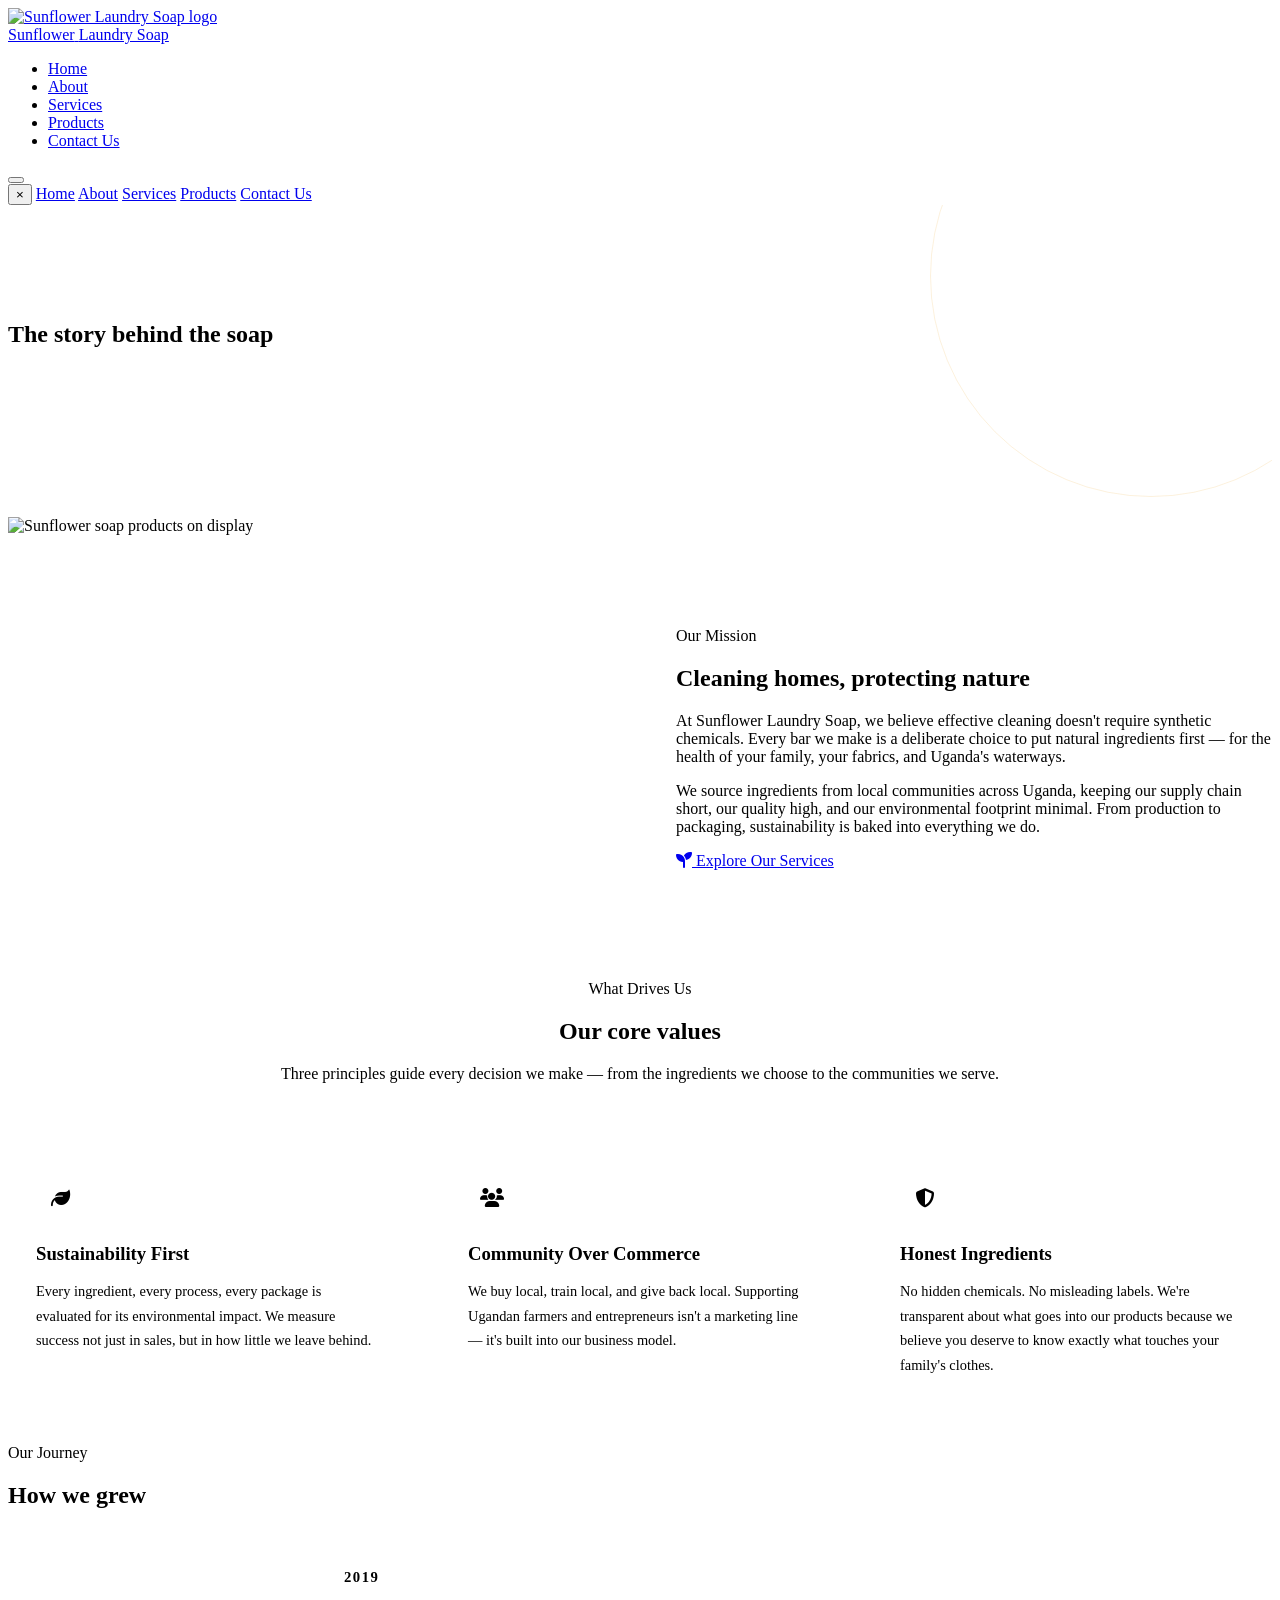
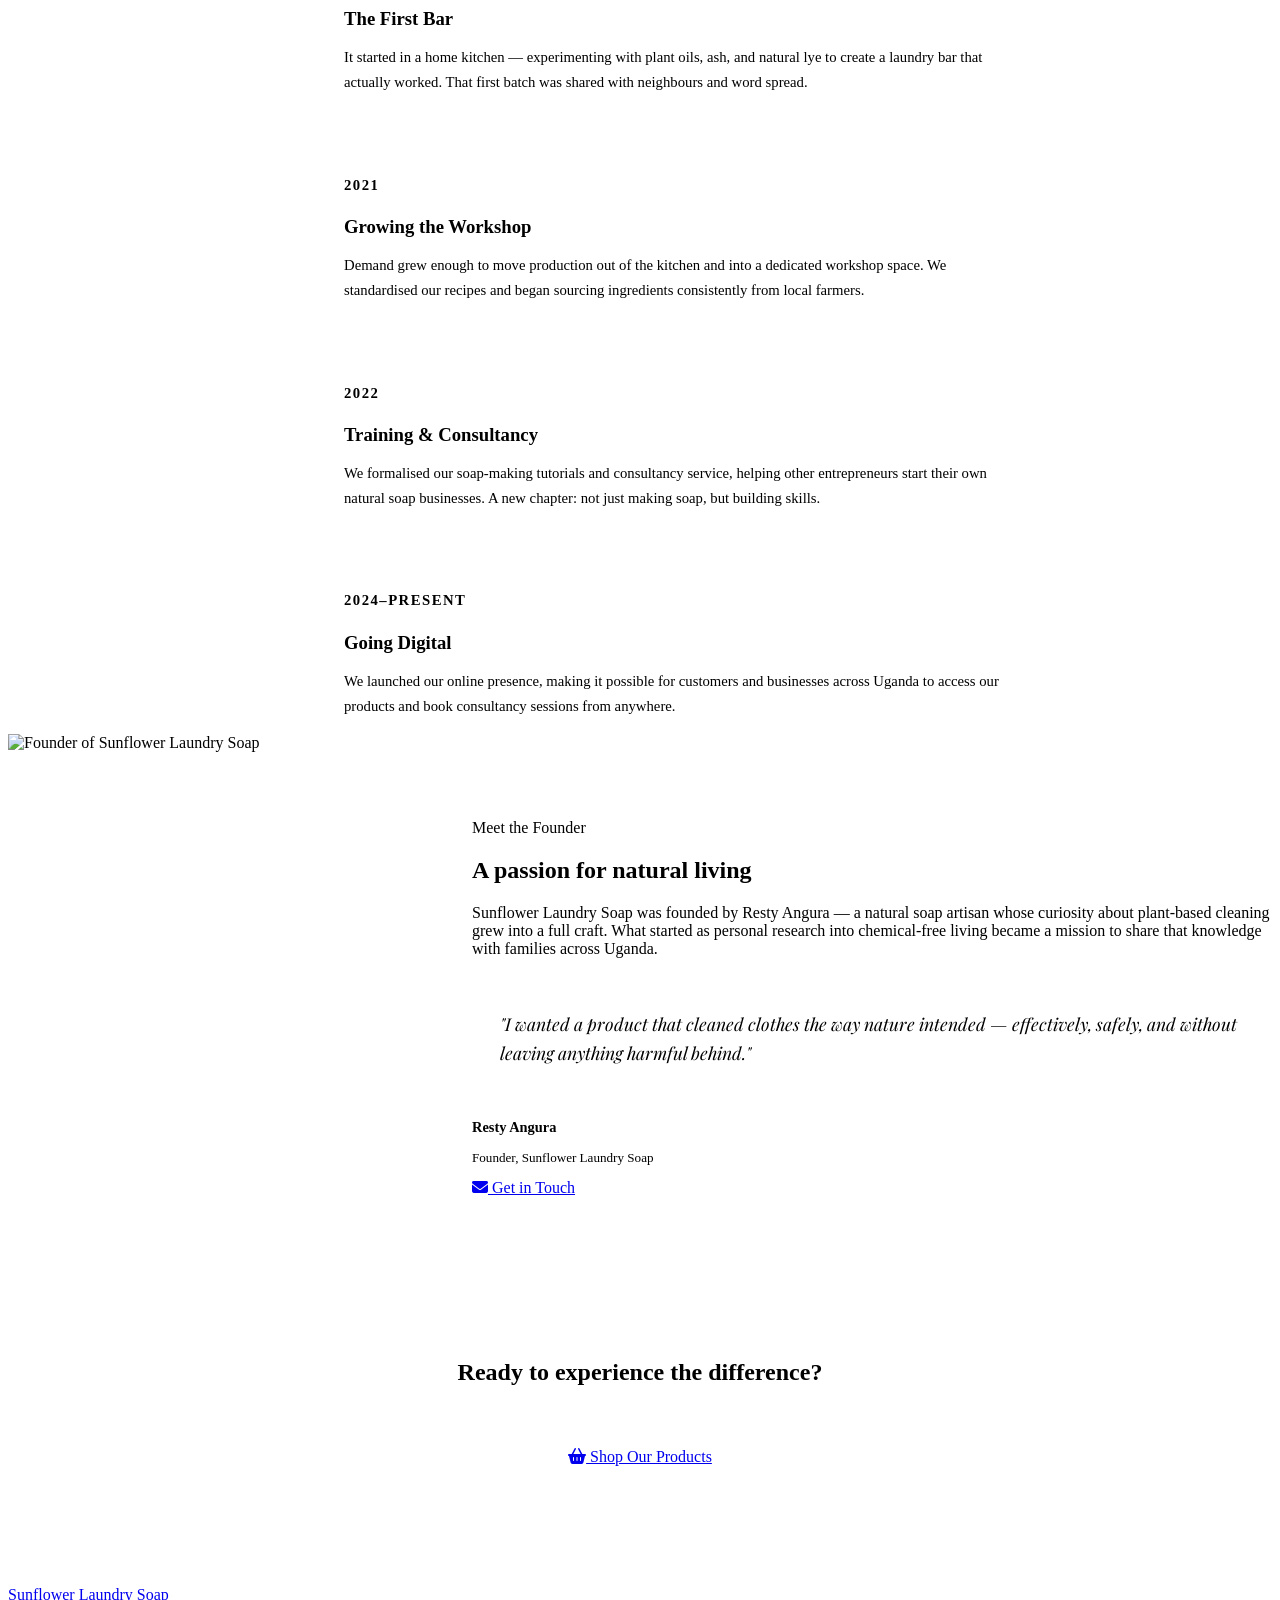
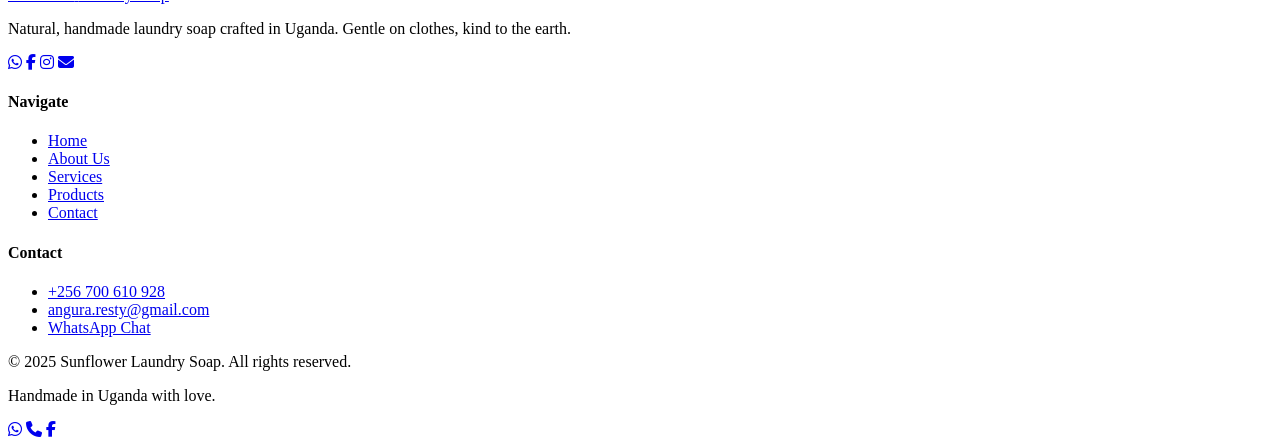
==== Assets/Pages/about.html @ 20fcb142 "Start" ====
<!DOCTYPE html>
<html lang="en">
<head>
  <!-- Google Tag Manager -->
  <script>(function(w,d,s,l,i){w[l]=w[l]||[];w[l].push({'gtm.start':new Date().getTime(),event:'gtm.js'});var f=d.getElementsByTagName(s)[0],j=d.createElement(s),dl=l!='dataLayer'?'&l='+l:'';j.async=true;j.src='https://www.googletagmanager.com/gtm.js?id='+i+dl;f.parentNode.insertBefore(j,f);})(window,document,'script','dataLayer','GTM-NH9BJQGL');</script>
  <script async src="https://www.googletagmanager.com/gtag/js?id=G-K2485YDYNR"></script>
  <script>window.dataLayer=window.dataLayer||[];function gtag(){dataLayer.push(arguments);}gtag('js',new Date());gtag('config','G-K2485YDYNR');</script>

  <meta charset="UTF-8">
  <meta name="viewport" content="width=device-width, initial-scale=1.0">
  <title>About Us — Sunflower Laundry Soap</title>
  <meta name="description" content="Discover the story behind Sunflower Laundry Soap — natural, handcrafted, and made with love in Uganda.">

  <link rel="preconnect" href="https://fonts.googleapis.com">
  <link rel="preconnect" href="https://fonts.gstatic.com" crossorigin>
  <link href="https://fonts.googleapis.com/css2?family=Playfair+Display:ital,wght@0,600;0,700;1,600&family=Inter:wght@400;500;600&display=swap" rel="stylesheet">
  <link rel="stylesheet" href="https://cdnjs.cloudflare.com/ajax/libs/font-awesome/6.6.0/css/all.min.css">
  <link rel="stylesheet" href="styles.css">

  <style>
    /* ===== PAGE HERO (inner pages) ===== */
    .page-hero {
      background: var(--green);
      padding: 80px 0 72px;
      position: relative;
      overflow: hidden;
    }
    .page-hero::after {
      content: '';
      position: absolute;
      width: 440px; height: 440px;
      border-radius: 50%;
      border: 1px solid rgba(232,160,32,.15);
      right: -100px; top: -150px;
      pointer-events: none;
    }
    .page-hero .container { position: relative; z-index: 1; }
    .page-hero-breadcrumb {
      display: flex;
      align-items: center;
      gap: 8px;
      font-size: 0.82rem;
      color: rgba(255,255,255,.5);
      margin-bottom: 20px;
    }
    .page-hero-breadcrumb a { color: rgba(255,255,255,.5); transition: color var(--transition); }
    .page-hero-breadcrumb a:hover { color: var(--gold); }
    .page-hero-breadcrumb .sep { font-size: 0.7rem; }
    .page-hero h1 { color: var(--white); max-width: 640px; }
    .page-hero p {
      color: rgba(255,255,255,.7);
      font-size: 1.05rem;
      max-width: 520px;
      margin-top: 16px;
      line-height: 1.8;
    }

    /* ===== MISSION / VALUES ===== */
    .mission-section {
      background: var(--linen);
    }
    .mission-grid {
      display: grid;
      grid-template-columns: 1fr 1fr;
      gap: 72px;
      align-items: center;
    }
    .mission-img-wrap {
      border-radius: var(--radius);
      overflow: hidden;
      box-shadow: var(--shadow-lg);
      aspect-ratio: 4/3;
    }
    .mission-img-wrap img {
      width: 100%;
      height: 100%;
      object-fit: cover;
    }
    .mission-content .section-intro { margin-top: 20px; }
    .mission-content .section-intro + .section-intro { margin-top: 14px; }

    /* ===== VALUES PILLARS ===== */
    .values-section {
      background: var(--white);
    }
    .values-section .section-head {
      text-align: center;
      margin-bottom: 56px;
    }
    .values-section .section-head .section-intro {
      margin: 16px auto 0;
    }
    .values-grid {
      display: grid;
      grid-template-columns: repeat(3, 1fr);
      gap: 32px;
    }
    .value-card {
      background: var(--linen);
      border-radius: var(--radius);
      padding: 36px 28px;
      border-left: 4px solid var(--gold);
      transition: transform var(--transition), box-shadow var(--transition);
    }
    .value-card:hover { transform: translateY(-4px); box-shadow: var(--shadow); }
    .value-icon {
      width: 48px; height: 48px;
      border-radius: 12px;
      background: var(--gold-light);
      display: grid;
      place-items: center;
      color: var(--gold);
      font-size: 1.2rem;
      margin-bottom: 20px;
    }
    .value-card h3 { color: var(--green); margin-bottom: 10px; }
    .value-card p { font-size: 0.9rem; color: var(--mid); line-height: 1.7; }

    /* ===== STORY TIMELINE ===== */
    .story-section { background: var(--linen); }
    .story-section .section-head { margin-bottom: 56px; }
    .timeline {
      position: relative;
      max-width: 720px;
      margin-inline: auto;
    }
    .timeline::before {
      content: '';
      position: absolute;
      left: 20px;
      top: 6px;
      bottom: 0;
      width: 2px;
      background: var(--border);
    }
    .timeline-item {
      position: relative;
      padding-left: 64px;
      padding-bottom: 48px;
    }
    .timeline-item:last-child { padding-bottom: 0; }
    .timeline-dot {
      position: absolute;
      left: 9px;
      top: 4px;
      width: 24px;
      height: 24px;
      border-radius: 50%;
      background: var(--gold);
      border: 4px solid var(--linen);
      box-shadow: 0 0 0 2px var(--gold);
    }
    .timeline-year {
      font-size: 0.78rem;
      font-weight: 600;
      letter-spacing: .1em;
      text-transform: uppercase;
      color: var(--sage);
      margin-bottom: 6px;
    }
    .timeline-item h3 { color: var(--green); margin-bottom: 8px; }
    .timeline-item p { font-size: 0.92rem; color: var(--mid); line-height: 1.7; }

    /* ===== TEAM / FOUNDER ===== */
    .founder-section { background: var(--white); }
    .founder-grid {
      display: grid;
      grid-template-columns: 1fr 2fr;
      gap: 64px;
      align-items: center;
    }
    .founder-img {
      border-radius: var(--radius);
      overflow: hidden;
      aspect-ratio: 3/4;
      box-shadow: var(--shadow-lg);
    }
    .founder-img img {
      width: 100%; height: 100%;
      object-fit: cover;
    }
    .founder-quote {
      position: relative;
      background: var(--gold-light);
      border-left: 4px solid var(--gold);
      padding: 24px 28px;
      border-radius: 0 var(--radius) var(--radius) 0;
      margin: 28px 0;
      font-style: italic;
      color: var(--green);
      font-family: 'Playfair Display', serif;
      font-size: 1.1rem;
      line-height: 1.6;
    }
    .founder-name {
      font-weight: 600;
      color: var(--ink);
      font-size: 0.9rem;
    }
    .founder-title {
      font-size: 0.82rem;
      color: var(--mid);
    }

    /* ===== CTA ===== */
    .about-cta {
      background: var(--green);
      padding: 72px 0;
      text-align: center;
    }
    .about-cta h2 { color: var(--white); margin-bottom: 12px; }
    .about-cta p { color: rgba(255,255,255,.7); max-width: 480px; margin: 0 auto 32px; }

    /* Responsive */
    @media (max-width: 900px) {
      .mission-grid, .founder-grid { grid-template-columns: 1fr; gap: 40px; }
      .values-grid { grid-template-columns: 1fr 1fr; }
    }
    @media (max-width: 600px) {
      .values-grid { grid-template-columns: 1fr; }
    }
  </style>
</head>
<body>
  <noscript><iframe src="https://www.googletagmanager.com/ns.html?id=GTM-NH9BJQGL" height="0" width="0" style="display:none;visibility:hidden"></iframe></noscript>

  <!-- ===== HEADER (shared) ===== -->
  <header class="site-header">
    <div class="container">
      <div class="header-inner">
        <a href="index.html" class="logo">
          <img src="Images/SunflowerTransparent03.png" alt="Sunflower Laundry Soap logo">
          <div class="logo-text-wrap">
            <span class="logo-name">Sunflower</span>
            <span class="logo-tag">Laundry Soap</span>
          </div>
        </a>
        <nav aria-label="Main navigation">
          <ul class="nav-links">
            <li><a href="index.html">Home</a></li>
            <li><a href="about.html" class="active">About</a></li>
            <li><a href="services.html">Services</a></li>
            <li><a href="products.html">Products</a></li>
            <li><a href="contact.html" class="nav-cta">Contact Us</a></li>
          </ul>
        </nav>
        <button class="hamburger" id="hamburger" aria-label="Open menu" aria-expanded="false">
          <span></span><span></span><span></span>
        </button>
      </div>
    </div>
  </header>
  <div class="mobile-nav" id="mobileNav" aria-hidden="true" role="dialog" aria-label="Navigation menu">
    <div class="mobile-nav-backdrop" id="mobileBackdrop"></div>
    <div class="mobile-nav-panel">
      <button class="mobile-nav-close" id="mobileClose" aria-label="Close menu">&times;</button>
      <a href="index.html">Home</a>
      <a href="about.html" class="active">About</a>
      <a href="services.html">Services</a>
      <a href="products.html">Products</a>
      <a href="contact.html">Contact Us</a>
    </div>
  </div>

  <main>

    <!-- ===== PAGE HERO ===== -->
    <section class="page-hero">
      <div class="container">
        <nav class="page-hero-breadcrumb" aria-label="Breadcrumb">
          <a href="index.html">Home</a>
          <span class="sep" aria-hidden="true">›</span>
          <span aria-current="page">About Us</span>
        </nav>
        <h1>The story behind the soap</h1>
        <p>A Ugandan brand rooted in nature, community, and the belief that clean shouldn't cost the earth.</p>
      </div>
    </section>

    <!-- ===== MISSION ===== -->
    <section class="mission-section" aria-labelledby="mission-h2">
      <div class="container">
        <div class="mission-grid">
          <div class="mission-img-wrap">
            <img src="Images/20220825_102047.jpg" alt="Sunflower soap products on display" loading="lazy">
          </div>
          <div class="mission-content">
            <p class="section-label">Our Mission</p>
            <h2 id="mission-h2" class="accent-heading">Cleaning homes, protecting nature</h2>
            <p class="section-intro">
              At Sunflower Laundry Soap, we believe effective cleaning doesn't require synthetic chemicals.
              Every bar we make is a deliberate choice to put natural ingredients first — for the health of
              your family, your fabrics, and Uganda's waterways.
            </p>
            <p class="section-intro">
              We source ingredients from local communities across Uganda, keeping our supply chain short,
              our quality high, and our environmental footprint minimal. From production to packaging,
              sustainability is baked into everything we do.
            </p>
            <a href="services.html" class="btn btn-primary" style="margin-top:32px;">
              <i class="fas fa-seedling" aria-hidden="true"></i> Explore Our Services
            </a>
          </div>
        </div>
      </div>
    </section>

    <!-- ===== VALUES ===== -->
    <section class="values-section" aria-labelledby="values-h2">
      <div class="container">
        <div class="section-head">
          <p class="section-label">What Drives Us</p>
          <h2 id="values-h2" class="accent-heading" style="display:block;text-align:center;">Our core values</h2>
          <p class="section-intro" style="margin:20px auto 0;">Three principles guide every decision we make — from the ingredients we choose to the communities we serve.</p>
        </div>
        <div class="values-grid">

          <div class="value-card">
            <div class="value-icon"><i class="fas fa-leaf" aria-hidden="true"></i></div>
            <h3>Sustainability First</h3>
            <p>Every ingredient, every process, every package is evaluated for its environmental impact.
               We measure success not just in sales, but in how little we leave behind.</p>
          </div>

          <div class="value-card">
            <div class="value-icon"><i class="fas fa-users" aria-hidden="true"></i></div>
            <h3>Community Over Commerce</h3>
            <p>We buy local, train local, and give back local. Supporting Ugandan farmers and entrepreneurs
               isn't a marketing line — it's built into our business model.</p>
          </div>

          <div class="value-card">
            <div class="value-icon"><i class="fas fa-shield-alt" aria-hidden="true"></i></div>
            <h3>Honest Ingredients</h3>
            <p>No hidden chemicals. No misleading labels. We're transparent about what goes into our
               products because we believe you deserve to know exactly what touches your family's clothes.</p>
          </div>

        </div>
      </div>
    </section>

    <!-- ===== STORY TIMELINE ===== -->
    <section class="story-section" aria-labelledby="story-h2">
      <div class="container">
        <div class="section-head">
          <p class="section-label">Our Journey</p>
          <h2 id="story-h2" class="accent-heading">How we grew</h2>
        </div>
        <div class="timeline">
          <div class="timeline-item">
            <div class="timeline-dot" aria-hidden="true"></div>
            <p class="timeline-year">2019</p>
            <h3>The First Bar</h3>
            <p>It started in a home kitchen — experimenting with plant oils, ash, and natural lye to create
               a laundry bar that actually worked. That first batch was shared with neighbours and word spread.</p>
          </div>
          <div class="timeline-item">
            <div class="timeline-dot" aria-hidden="true"></div>
            <p class="timeline-year">2021</p>
            <h3>Growing the Workshop</h3>
            <p>Demand grew enough to move production out of the kitchen and into a dedicated workshop space.
               We standardised our recipes and began sourcing ingredients consistently from local farmers.</p>
          </div>
          <div class="timeline-item">
            <div class="timeline-dot" aria-hidden="true"></div>
            <p class="timeline-year">2022</p>
            <h3>Training & Consultancy</h3>
            <p>We formalised our soap-making tutorials and consultancy service, helping other entrepreneurs
               start their own natural soap businesses. A new chapter: not just making soap, but building skills.</p>
          </div>
          <div class="timeline-item">
            <div class="timeline-dot" aria-hidden="true"></div>
            <p class="timeline-year">2024–Present</p>
            <h3>Going Digital</h3>
            <p>We launched our online presence, making it possible for customers and businesses across Uganda
               to access our products and book consultancy sessions from anywhere.</p>
          </div>
        </div>
      </div>
    </section>

    <!-- ===== FOUNDER ===== -->
    <section class="founder-section" aria-labelledby="founder-h2">
      <div class="container">
        <div class="founder-grid">
          <div class="founder-img">
            <img src="Images/IMG_20220804_112948_1.jpg" alt="Founder of Sunflower Laundry Soap" loading="lazy">
          </div>
          <div>
            <p class="section-label">Meet the Founder</p>
            <h2 id="founder-h2" class="accent-heading">A passion for natural living</h2>
            <p class="section-intro" style="margin-top:20px;">
              Sunflower Laundry Soap was founded by Resty Angura — a natural soap artisan whose curiosity
              about plant-based cleaning grew into a full craft. What started as personal research into
              chemical-free living became a mission to share that knowledge with families across Uganda.
            </p>
            <blockquote class="founder-quote">
              "I wanted a product that cleaned clothes the way nature intended — effectively, safely, and
              without leaving anything harmful behind."
            </blockquote>
            <p class="founder-name">Resty Angura</p>
            <p class="founder-title">Founder, Sunflower Laundry Soap</p>
            <a href="contact.html" class="btn btn-outline" style="margin-top:28px;">
              <i class="fas fa-envelope" aria-hidden="true"></i> Get in Touch
            </a>
          </div>
        </div>
      </div>
    </section>

    <!-- ===== CTA ===== -->
    <section class="about-cta" aria-labelledby="about-cta-h2">
      <div class="container">
        <h2 id="about-cta-h2">Ready to experience the difference?</h2>
        <p>Try our natural laundry bar and feel what clean really means.</p>
        <a href="products.html" class="btn btn-primary">
          <i class="fas fa-shopping-basket" aria-hidden="true"></i> Shop Our Products
        </a>
      </div>
    </section>

  </main>

  <!-- ===== FOOTER ===== -->
  <footer class="site-footer" role="contentinfo">
    <div class="container">
      <div class="footer-inner">
        <div class="footer-grid">
          <div class="footer-brand">
            <a href="index.html" class="logo">
              <img src="Images/SunflowerTransparent03.png" alt="" style="width:44px;height:44px;filter:brightness(0) invert(1);opacity:.8;">
              <div class="logo-text-wrap">
                <span class="logo-name">Sunflower</span>
                <span class="logo-tag">Laundry Soap</span>
              </div>
            </a>
            <p>Natural, handmade laundry soap crafted in Uganda. Gentle on clothes, kind to the earth.</p>
            <div class="footer-socials">
              <a href="https://wa.me/+256700610928" target="_blank" rel="noopener" aria-label="WhatsApp"><i class="fab fa-whatsapp"></i></a>
              <a href="https://www.facebook.com/profile.php?id=61556812120793" target="_blank" rel="noopener" aria-label="Facebook"><i class="fab fa-facebook-f"></i></a>
              <a href="https://www.instagram.com/tutas.laundry.produc?igsh=MTRzZGk2ZmZlNGY5cw==" target="_blank" rel="noopener" aria-label="Instagram"><i class="fab fa-instagram"></i></a>
              <a href="mailto:angura.resty@gmail.com" aria-label="Email"><i class="fas fa-envelope"></i></a>
            </div>
          </div>
          <div class="footer-col">
            <h4>Navigate</h4>
            <ul>
              <li><a href="index.html">Home</a></li>
              <li><a href="about.html">About Us</a></li>
              <li><a href="services.html">Services</a></li>
              <li><a href="products.html">Products</a></li>
              <li><a href="contact.html">Contact</a></li>
            </ul>
          </div>
          <div class="footer-col">
            <h4>Contact</h4>
            <ul>
              <li><a href="tel:+256700610928">+256 700 610 928</a></li>
              <li><a href="mailto:angura.resty@gmail.com">angura.resty@gmail.com</a></li>
              <li><a href="https://wa.me/+256700610928" target="_blank" rel="noopener">WhatsApp Chat</a></li>
            </ul>
          </div>
        </div>
        <div class="footer-bottom">
          <p>&copy; 2025 Sunflower Laundry Soap. All rights reserved.</p>
          <p>Handmade in Uganda with love.</p>
        </div>
      </div>
    </div>
  </footer>

  <!-- Floating contact -->
  <div class="float-bar" aria-label="Quick contact">
    <a class="float-btn wa" href="https://wa.me/+256700610928" target="_blank" rel="noopener" aria-label="WhatsApp"><i class="fab fa-whatsapp"></i></a>
    <a class="float-btn tel" href="tel:+256700610928" aria-label="Call"><i class="fas fa-phone"></i></a>
    <a class="float-btn fb" href="https://www.facebook.com/profile.php?id=61556812120793" target="_blank" rel="noopener" aria-label="Facebook"><i class="fab fa-facebook-f"></i></a>
  </div>

  <script>
    const hamburger=document.getElementById('hamburger');
    const mobileNav=document.getElementById('mobileNav');
    const mobileClose=document.getElementById('mobileClose');
    const backdrop=document.getElementById('mobileBackdrop');
    function openNav(){mobileNav.classList.add('open');mobileNav.setAttribute('aria-hidden','false');hamburger.setAttribute('aria-expanded','true');document.body.style.overflow='hidden';}
    function closeNav(){mobileNav.classList.remove('open');mobileNav.setAttribute('aria-hidden','true');hamburger.setAttribute('aria-expanded','false');document.body.style.overflow='';}
    hamburger.addEventListener('click',openNav);
    mobileClose.addEventListener('click',closeNav);
    backdrop.addEventListener('click',closeNav);
    document.addEventListener('keydown',e=>{if(e.key==='Escape')closeNav();});
  </script>
</body>
</html>
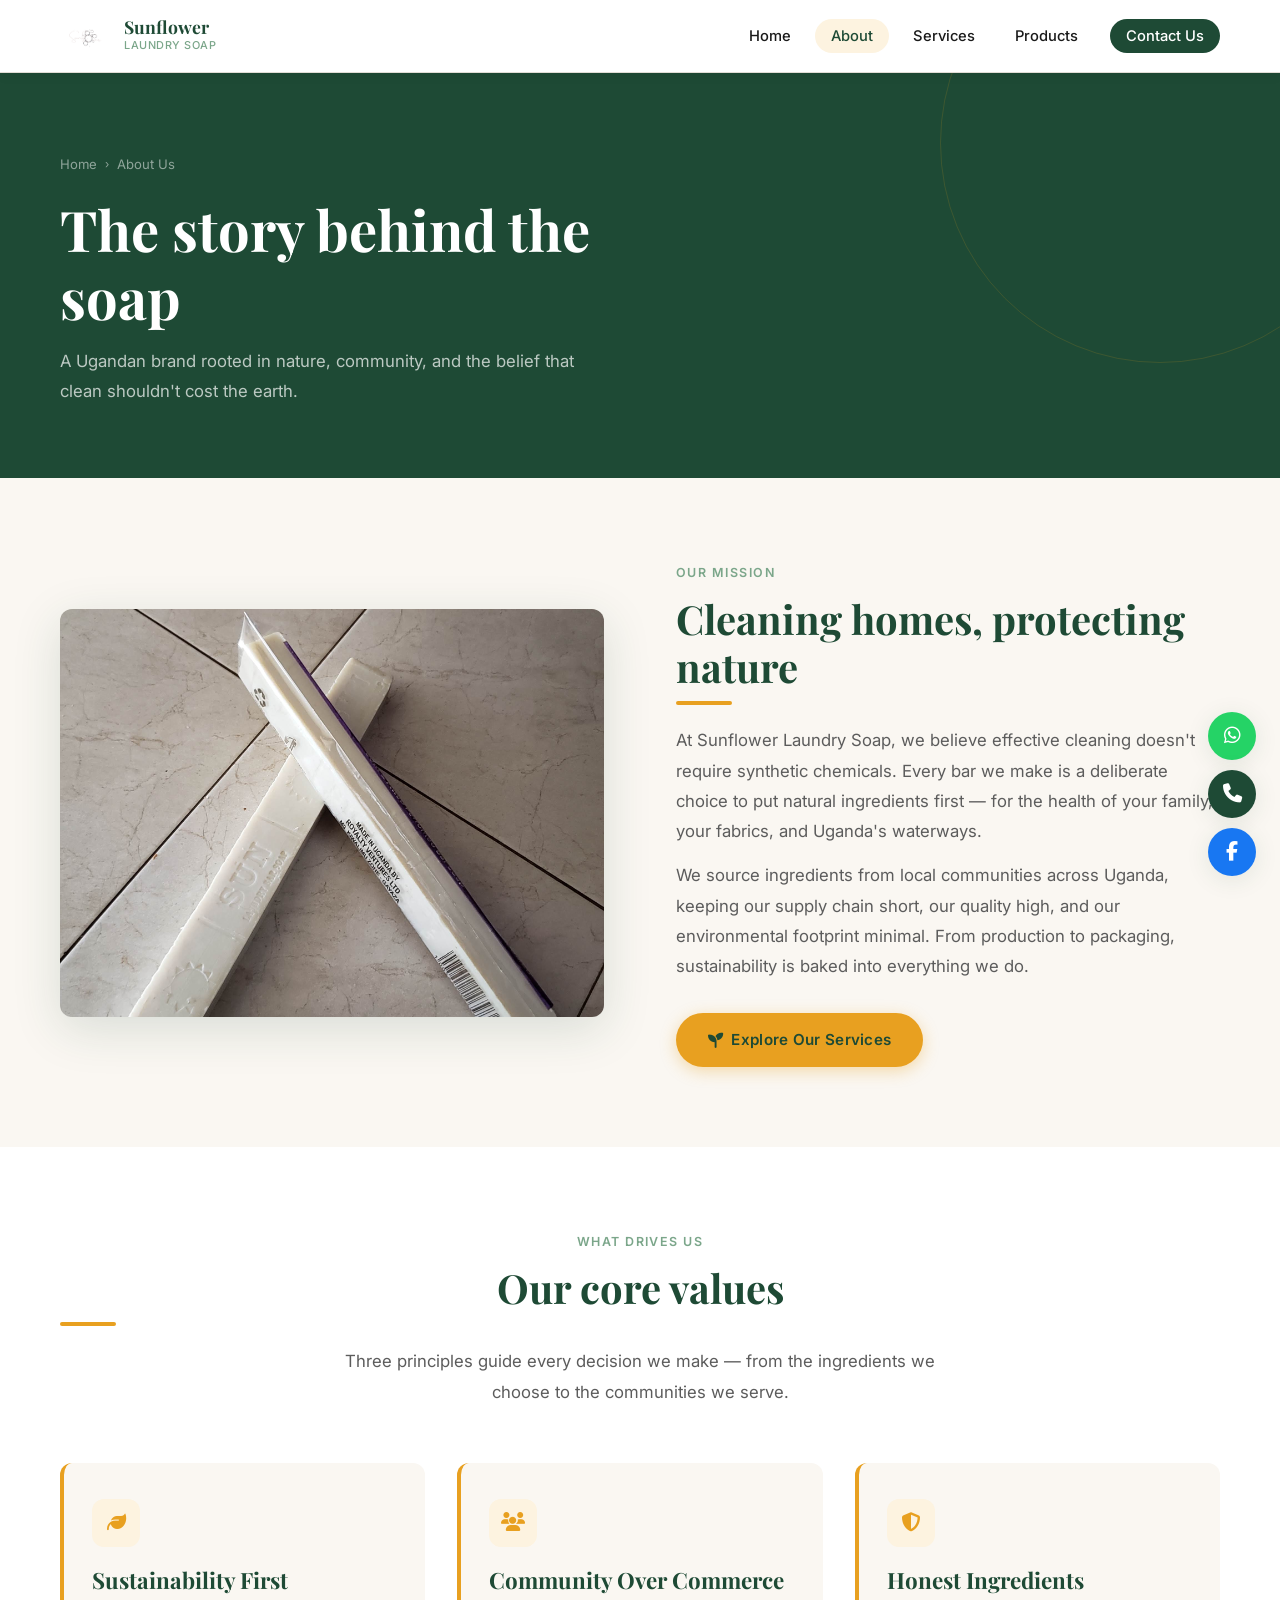
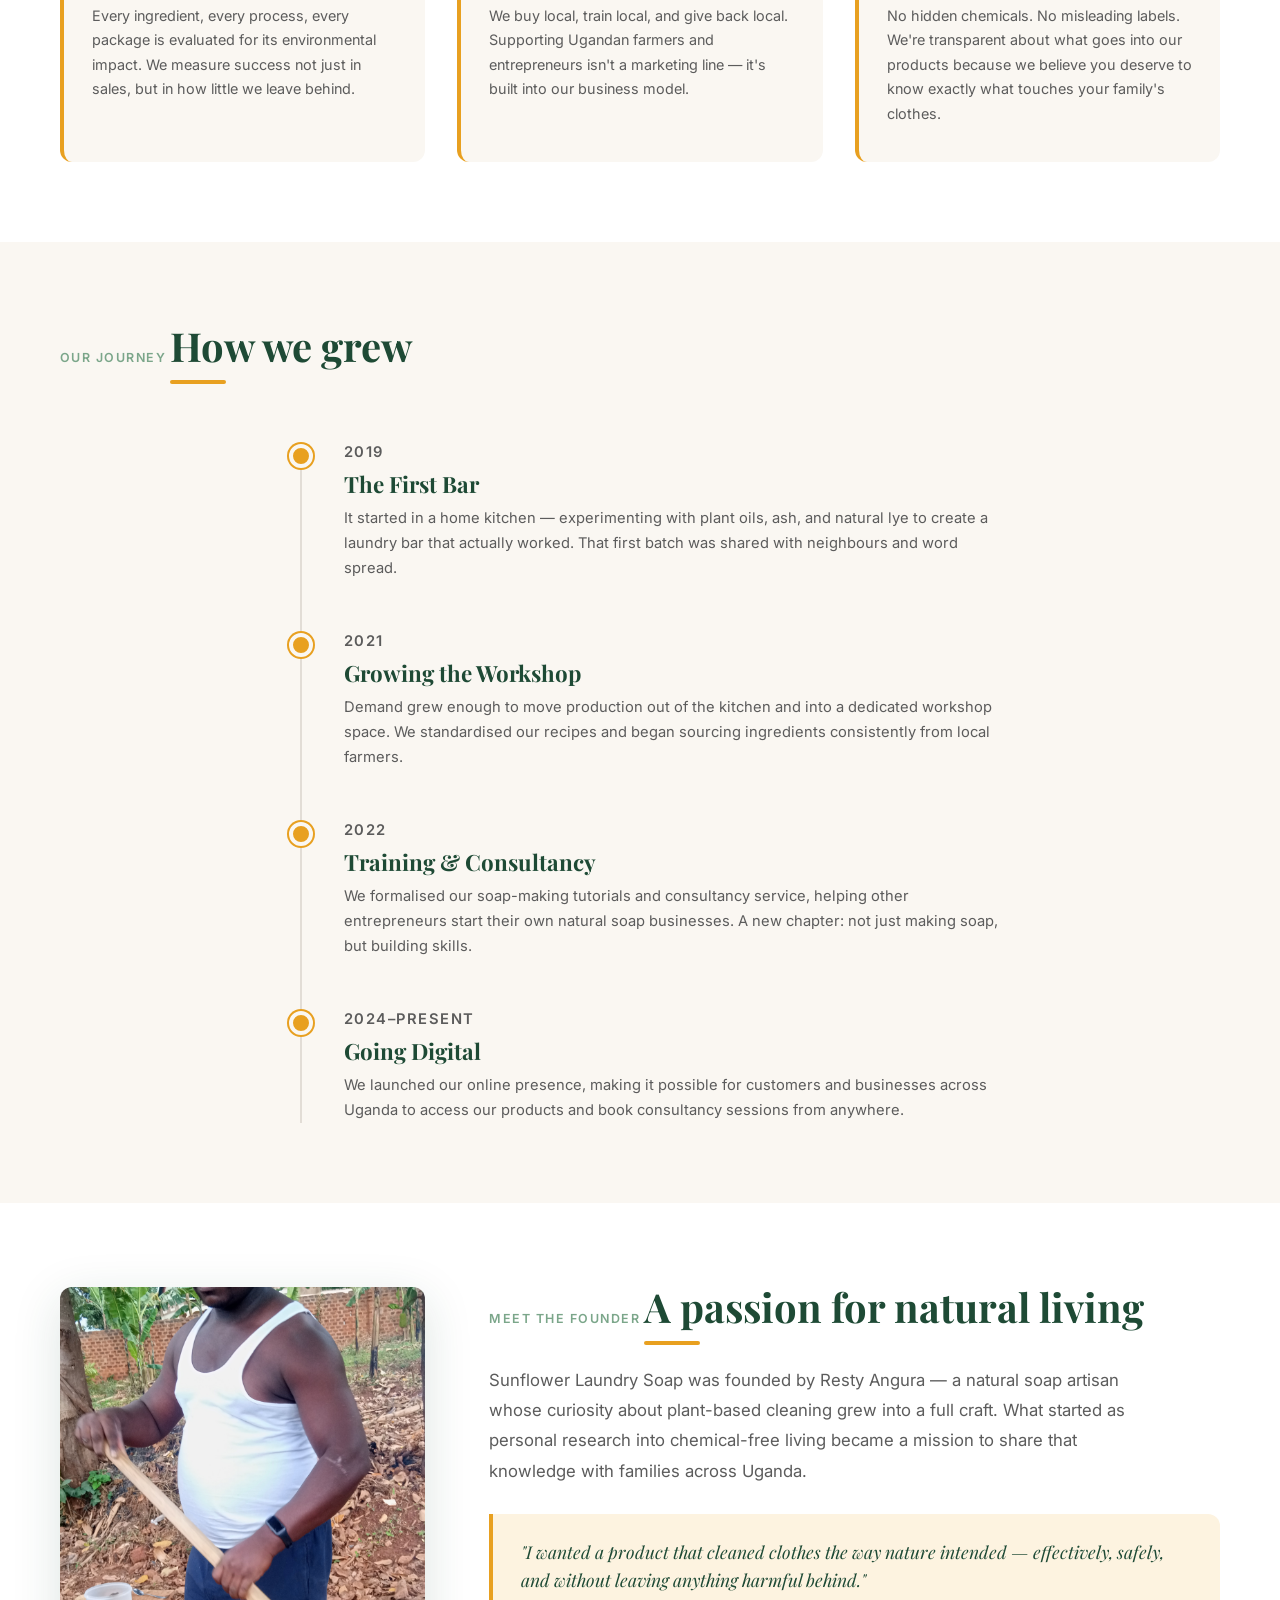
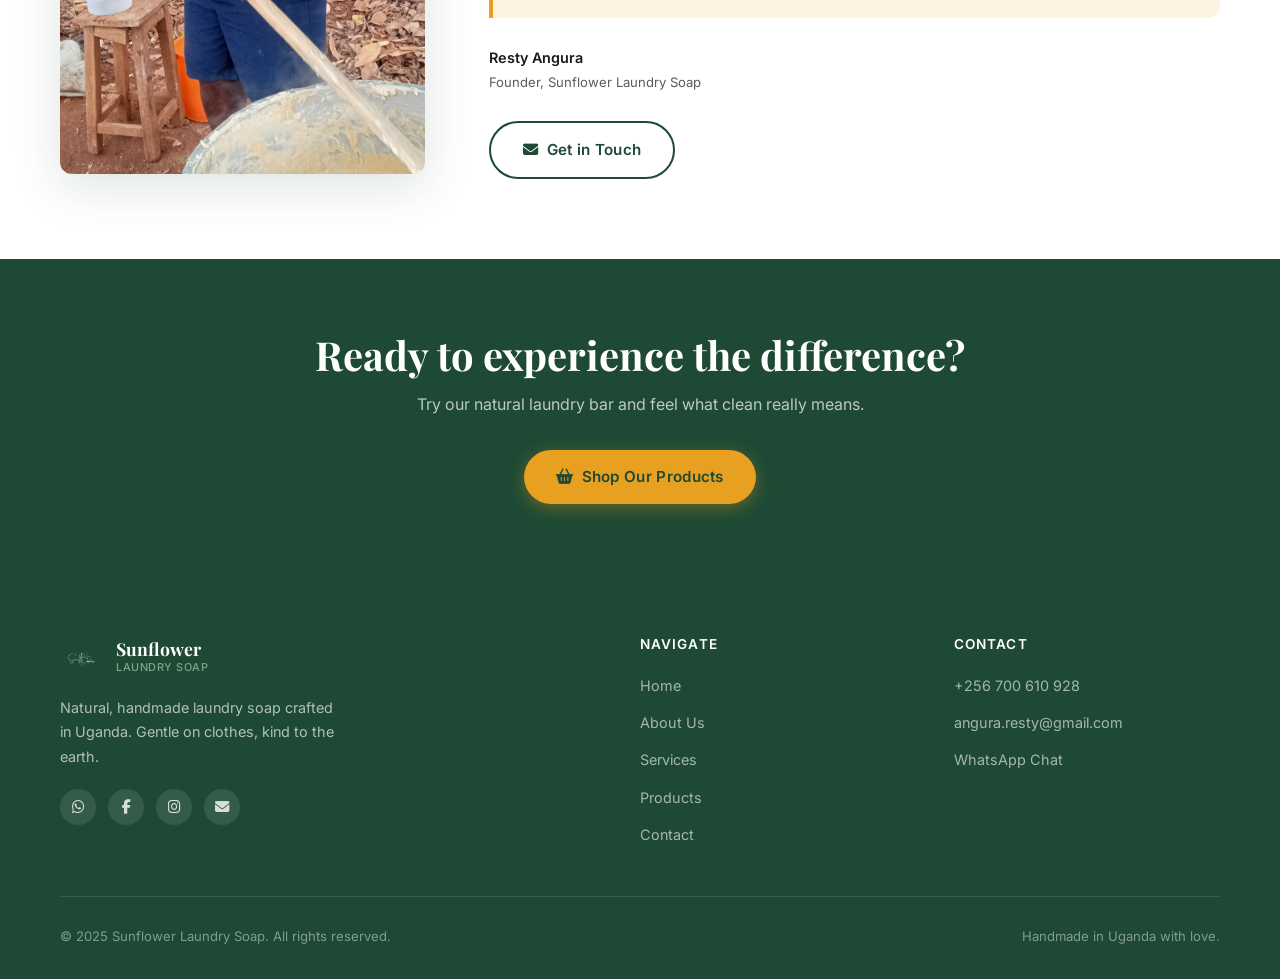
==== commit b1fa4b75: "090626_1957" ====
--- a/Assets/Pages/about.html
+++ b/Assets/Pages/about.html
@@ -15,7 +15,7 @@
   <link rel="preconnect" href="https://fonts.gstatic.com" crossorigin>
   <link href="https://fonts.googleapis.com/css2?family=Playfair+Display:ital,wght@0,600;0,700;1,600&family=Inter:wght@400;500;600&display=swap" rel="stylesheet">
   <link rel="stylesheet" href="https://cdnjs.cloudflare.com/ajax/libs/font-awesome/6.6.0/css/all.min.css">
-  <link rel="stylesheet" href="styles.css">
+  <link rel="stylesheet" href="/Assets/CSS/styles.css">
 
   <style>
     /* ===== PAGE HERO (inner pages) ===== */
@@ -228,8 +228,8 @@
   <header class="site-header">
     <div class="container">
       <div class="header-inner">
-        <a href="index.html" class="logo">
-          <img src="Images/SunflowerTransparent03.png" alt="Sunflower Laundry Soap logo">
+        <a href="/index.html" class="logo">
+          <img src="/Assets/Images/SunflowerTransparent03.png" alt="Sunflower Laundry Soap logo">
           <div class="logo-text-wrap">
             <span class="logo-name">Sunflower</span>
             <span class="logo-tag">Laundry Soap</span>
@@ -237,11 +237,11 @@
         </a>
         <nav aria-label="Main navigation">
           <ul class="nav-links">
-            <li><a href="index.html">Home</a></li>
-            <li><a href="about.html" class="active">About</a></li>
-            <li><a href="services.html">Services</a></li>
-            <li><a href="products.html">Products</a></li>
-            <li><a href="contact.html" class="nav-cta">Contact Us</a></li>
+            <li><a href="/index.html">Home</a></li>
+            <li><a href="/Assets/Pages/about.html" class="active">About</a></li>
+            <li><a href="/Assets/Pages/services.html">Services</a></li>
+            <li><a href="/Assets/Pages/products.html">Products</a></li>
+            <li><a href="/Assets/Pages/contact.html" class="nav-cta">Contact Us</a></li>
           </ul>
         </nav>
         <button class="hamburger" id="hamburger" aria-label="Open menu" aria-expanded="false">
@@ -254,11 +254,11 @@
     <div class="mobile-nav-backdrop" id="mobileBackdrop"></div>
     <div class="mobile-nav-panel">
       <button class="mobile-nav-close" id="mobileClose" aria-label="Close menu">&times;</button>
-      <a href="index.html">Home</a>
-      <a href="about.html" class="active">About</a>
-      <a href="services.html">Services</a>
-      <a href="products.html">Products</a>
-      <a href="contact.html">Contact Us</a>
+      <a href="/index.html">Home</a>
+      <a href="/Assets/Pages/about.html" class="active">About</a>
+      <a href="/Assets/Pages/services.html">Services</a>
+      <a href="/Assets/Pages/products.html">Products</a>
+      <a href="/Assets/Pages/contact.html">Contact Us</a>
     </div>
   </div>
 
@@ -268,7 +268,7 @@
     <section class="page-hero">
       <div class="container">
         <nav class="page-hero-breadcrumb" aria-label="Breadcrumb">
-          <a href="index.html">Home</a>
+          <a href="/index.html">Home</a>
           <span class="sep" aria-hidden="true">›</span>
           <span aria-current="page">About Us</span>
         </nav>
@@ -282,7 +282,7 @@
       <div class="container">
         <div class="mission-grid">
           <div class="mission-img-wrap">
-            <img src="Images/20220825_102047.jpg" alt="Sunflower soap products on display" loading="lazy">
+            <img src="/Assets/Images/20220825_102047.jpg" alt="Sunflower soap products on display" loading="lazy">
           </div>
           <div class="mission-content">
             <p class="section-label">Our Mission</p>
@@ -297,7 +297,7 @@
               our quality high, and our environmental footprint minimal. From production to packaging,
               sustainability is baked into everything we do.
             </p>
-            <a href="services.html" class="btn btn-primary" style="margin-top:32px;">
+            <a href="/Assets/Pages/services.html" class="btn btn-primary" style="margin-top:32px;">
               <i class="fas fa-seedling" aria-hidden="true"></i> Explore Our Services
             </a>
           </div>
@@ -385,7 +385,7 @@
       <div class="container">
         <div class="founder-grid">
           <div class="founder-img">
-            <img src="Images/IMG_20220804_112948_1.jpg" alt="Founder of Sunflower Laundry Soap" loading="lazy">
+            <img src="/Assets/Images/IMG_20220804_112948_1.jpg" alt="Founder of Sunflower Laundry Soap" loading="lazy">
           </div>
           <div>
             <p class="section-label">Meet the Founder</p>
@@ -401,7 +401,7 @@
             </blockquote>
             <p class="founder-name">Resty Angura</p>
             <p class="founder-title">Founder, Sunflower Laundry Soap</p>
-            <a href="contact.html" class="btn btn-outline" style="margin-top:28px;">
+            <a href="/Assets/Pages/contact.html" class="btn btn-outline" style="margin-top:28px;">
               <i class="fas fa-envelope" aria-hidden="true"></i> Get in Touch
             </a>
           </div>
@@ -414,7 +414,7 @@
       <div class="container">
         <h2 id="about-cta-h2">Ready to experience the difference?</h2>
         <p>Try our natural laundry bar and feel what clean really means.</p>
-        <a href="products.html" class="btn btn-primary">
+        <a href="/Assets/Pages/products.html" class="btn btn-primary">
           <i class="fas fa-shopping-basket" aria-hidden="true"></i> Shop Our Products
         </a>
       </div>
@@ -428,8 +428,8 @@
       <div class="footer-inner">
         <div class="footer-grid">
           <div class="footer-brand">
-            <a href="index.html" class="logo">
-              <img src="Images/SunflowerTransparent03.png" alt="" style="width:44px;height:44px;filter:brightness(0) invert(1);opacity:.8;">
+            <a href="/index.html" class="logo">
+              <img src="/Assets/Images/SunflowerTransparent03.png" alt="" style="width:44px;height:44px;filter:brightness(0) invert(1);opacity:.8;">
               <div class="logo-text-wrap">
                 <span class="logo-name">Sunflower</span>
                 <span class="logo-tag">Laundry Soap</span>
@@ -446,11 +446,11 @@
           <div class="footer-col">
             <h4>Navigate</h4>
             <ul>
-              <li><a href="index.html">Home</a></li>
-              <li><a href="about.html">About Us</a></li>
-              <li><a href="services.html">Services</a></li>
-              <li><a href="products.html">Products</a></li>
-              <li><a href="contact.html">Contact</a></li>
+              <li><a href="/index.html">Home</a></li>
+              <li><a href="/Assets/Pages/about.html">About Us</a></li>
+              <li><a href="/Assets/Pages/services.html">Services</a></li>
+              <li><a href="/Assets/Pages/products.html">Products</a></li>
+              <li><a href="/Assets/Pages/contact.html">Contact</a></li>
             </ul>
           </div>
           <div class="footer-col">
--- a/Assets/CSS/styles.css
+++ b/Assets/CSS/styles.css
@@ -0,0 +1,402 @@
+/* =============================================================
+   SUNFLOWER LAUNDRY SOAP — Global Stylesheet
+   Color palette:
+     --gold:   #E8A020  (sunflower accent)
+     --green:  #1E4A35  (deep forest)
+     --linen:  #FAF7F2  (warm background)
+     --sage:   #7BA68A  (secondary green)
+     --ink:    #1A1A1A  (text)
+     --mid:    #5C5C5C  (secondary text)
+     --border: #E2DDD6  (dividers)
+   ============================================================= */
+
+/* ---------- Reset & base ---------- */
+*, *::before, *::after { box-sizing: border-box; margin: 0; padding: 0; }
+
+:root {
+  --gold:   #E8A020;
+  --gold-light: #FDF3E0;
+  --green:  #1E4A35;
+  --linen:  #FAF7F2;
+  --sage:   #7BA68A;
+  --ink:    #1A1A1A;
+  --mid:    #5C5C5C;
+  --border: #E2DDD6;
+  --white:  #FFFFFF;
+  --radius: 12px;
+  --shadow: 0 4px 24px rgba(30,74,53,.10);
+  --shadow-lg: 0 12px 48px rgba(30,74,53,.15);
+  --transition: 0.25s ease;
+}
+
+html { scroll-behavior: smooth; }
+
+body {
+  font-family: 'Inter', system-ui, sans-serif;
+  background: var(--linen);
+  color: var(--ink);
+  font-size: 16px;
+  line-height: 1.7;
+  -webkit-font-smoothing: antialiased;
+}
+
+img { display: block; max-width: 100%; height: auto; }
+a { text-decoration: none; color: inherit; }
+ul { list-style: none; }
+
+/* ---------- Typography ---------- */
+h1, h2, h3, h4 {
+  font-family: 'Playfair Display', Georgia, serif;
+  line-height: 1.2;
+  color: var(--green);
+}
+h1 { font-size: clamp(2rem, 5vw, 3.5rem); }
+h2 { font-size: clamp(1.6rem, 3.5vw, 2.5rem); }
+h3 { font-size: clamp(1.1rem, 2vw, 1.4rem); }
+
+/* Signature underline accent — used on section headings */
+.accent-heading {
+  display: inline-block;
+  position: relative;
+}
+.accent-heading::after {
+  content: '';
+  display: block;
+  height: 4px;
+  width: 56px;
+  background: var(--gold);
+  border-radius: 2px;
+  margin-top: 10px;
+}
+
+/* ---------- Layout helpers ---------- */
+.container {
+  width: min(1160px, 92%);
+  margin-inline: auto;
+}
+
+section { padding: 80px 0; }
+
+/* ---------- Buttons ---------- */
+.btn {
+  display: inline-flex;
+  align-items: center;
+  gap: 8px;
+  padding: 14px 32px;
+  border-radius: 50px;
+  font-family: 'Inter', sans-serif;
+  font-size: 0.95rem;
+  font-weight: 600;
+  cursor: pointer;
+  border: none;
+  transition: transform var(--transition), box-shadow var(--transition), background var(--transition);
+  letter-spacing: .02em;
+}
+.btn:hover { transform: translateY(-2px); }
+
+.btn-primary {
+  background: var(--gold);
+  color: var(--green);
+  box-shadow: 0 4px 16px rgba(232,160,32,.35);
+}
+.btn-primary:hover { background: #d4901a; box-shadow: 0 8px 24px rgba(232,160,32,.4); }
+
+.btn-outline {
+  background: transparent;
+  color: var(--green);
+  border: 2px solid var(--green);
+}
+.btn-outline:hover { background: var(--green); color: var(--white); }
+
+.btn-white {
+  background: var(--white);
+  color: var(--green);
+}
+.btn-white:hover { background: var(--gold); color: var(--green); }
+
+/* ---------- HEADER ---------- */
+.site-header {
+  position: sticky;
+  top: 0;
+  z-index: 100;
+  background: var(--white);
+  border-bottom: 1px solid var(--border);
+  box-shadow: 0 2px 12px rgba(0,0,0,.06);
+}
+.header-inner {
+  display: flex;
+  align-items: center;
+  justify-content: space-between;
+  padding: 0 0;
+  height: 72px;
+}
+
+/* Logo */
+.logo {
+  display: flex;
+  align-items: center;
+  gap: 12px;
+  text-decoration: none;
+}
+.logo img {
+  width: 52px;
+  height: 52px;
+  object-fit: contain;
+}
+.logo-text-wrap { display: flex; flex-direction: column; }
+.logo-name {
+  font-family: 'Playfair Display', serif;
+  font-size: 1.1rem;
+  font-weight: 700;
+  color: var(--green);
+  line-height: 1.1;
+}
+.logo-tag {
+  font-size: 0.68rem;
+  color: var(--sage);
+  letter-spacing: .05em;
+  text-transform: uppercase;
+  font-weight: 500;
+}
+
+/* Desktop nav */
+.nav-links {
+  display: flex;
+  align-items: center;
+  gap: 8px;
+}
+.nav-links a {
+  padding: 8px 16px;
+  border-radius: 50px;
+  font-size: 0.92rem;
+  font-weight: 500;
+  color: var(--ink);
+  transition: background var(--transition), color var(--transition);
+}
+.nav-links a:hover,
+.nav-links a.active {
+  background: var(--gold-light);
+  color: var(--green);
+}
+.nav-links .nav-cta {
+  background: var(--green);
+  color: var(--white);
+  margin-left: 8px;
+}
+.nav-links .nav-cta:hover { background: var(--gold); color: var(--green); }
+
+/* Hamburger */
+.hamburger {
+  display: none;
+  flex-direction: column;
+  justify-content: center;
+  gap: 5px;
+  width: 40px;
+  height: 40px;
+  background: none;
+  border: none;
+  cursor: pointer;
+  padding: 4px;
+}
+.hamburger span {
+  display: block;
+  width: 24px;
+  height: 2px;
+  background: var(--green);
+  border-radius: 2px;
+  transition: transform var(--transition), opacity var(--transition);
+}
+
+/* Mobile nav drawer */
+.mobile-nav {
+  display: none;
+  position: fixed;
+  inset: 0;
+  z-index: 200;
+}
+.mobile-nav-backdrop {
+  position: absolute;
+  inset: 0;
+  background: rgba(0,0,0,.4);
+}
+.mobile-nav-panel {
+  position: absolute;
+  top: 0;
+  right: 0;
+  bottom: 0;
+  width: min(320px, 85vw);
+  background: var(--white);
+  padding: 32px 28px;
+  display: flex;
+  flex-direction: column;
+  gap: 8px;
+  overflow-y: auto;
+  transform: translateX(100%);
+  transition: transform 0.3s ease;
+}
+.mobile-nav.open { display: block; }
+.mobile-nav.open .mobile-nav-panel { transform: translateX(0); }
+
+.mobile-nav-close {
+  align-self: flex-end;
+  background: none;
+  border: none;
+  font-size: 1.5rem;
+  color: var(--ink);
+  cursor: pointer;
+  margin-bottom: 16px;
+  line-height: 1;
+}
+.mobile-nav-panel a {
+  display: block;
+  padding: 14px 0;
+  font-size: 1.1rem;
+  font-weight: 500;
+  color: var(--ink);
+  border-bottom: 1px solid var(--border);
+  transition: color var(--transition);
+}
+.mobile-nav-panel a:hover { color: var(--green); }
+.mobile-nav-panel a.active { color: var(--green); font-weight: 700; }
+
+/* ---------- FOOTER ---------- */
+.site-footer {
+  background: var(--green);
+  color: rgba(255,255,255,.75);
+}
+.footer-inner {
+  padding: 60px 0 32px;
+}
+.footer-grid {
+  display: grid;
+  grid-template-columns: 2fr 1fr 1fr;
+  gap: 48px;
+  padding-bottom: 48px;
+  border-bottom: 1px solid rgba(255,255,255,.12);
+}
+.footer-brand .logo-name { color: var(--white); }
+.footer-brand .logo-tag { color: var(--sage); }
+.footer-brand p {
+  margin-top: 16px;
+  font-size: 0.9rem;
+  line-height: 1.7;
+  color: rgba(255,255,255,.65);
+  max-width: 280px;
+}
+.footer-socials {
+  display: flex;
+  gap: 12px;
+  margin-top: 20px;
+  flex-wrap: wrap;
+}
+.footer-socials a {
+  width: 36px;
+  height: 36px;
+  border-radius: 50%;
+  background: rgba(255,255,255,.1);
+  display: grid;
+  place-items: center;
+  font-size: 0.9rem;
+  color: rgba(255,255,255,.8);
+  transition: background var(--transition), color var(--transition);
+}
+.footer-socials a:hover { background: var(--gold); color: var(--green); }
+
+.footer-col h4 {
+  color: var(--white);
+  font-size: 0.85rem;
+  letter-spacing: .08em;
+  text-transform: uppercase;
+  font-family: 'Inter', sans-serif;
+  font-weight: 600;
+  margin-bottom: 20px;
+}
+.footer-col ul li + li { margin-top: 10px; }
+.footer-col ul a {
+  font-size: 0.9rem;
+  color: rgba(255,255,255,.6);
+  transition: color var(--transition);
+}
+.footer-col ul a:hover { color: var(--gold); }
+
+.footer-bottom {
+  padding-top: 28px;
+  display: flex;
+  justify-content: space-between;
+  align-items: center;
+  font-size: 0.82rem;
+  color: rgba(255,255,255,.45);
+  gap: 16px;
+  flex-wrap: wrap;
+}
+
+/* ---------- Floating contact bar ---------- */
+.float-bar {
+  position: fixed;
+  bottom: 24px;
+  right: 24px;
+  display: flex;
+  flex-direction: column;
+  gap: 10px;
+  z-index: 90;
+}
+.float-btn {
+  width: 48px;
+  height: 48px;
+  border-radius: 50%;
+  display: grid;
+  place-items: center;
+  font-size: 1.2rem;
+  box-shadow: var(--shadow);
+  transition: transform var(--transition), box-shadow var(--transition);
+  color: var(--white);
+}
+.float-btn:hover { transform: scale(1.12); box-shadow: var(--shadow-lg); }
+.float-btn.wa  { background: #25D366; }
+.float-btn.tel { background: var(--green); }
+.float-btn.fb  { background: #1877F2; }
+.float-btn.ig  { background: radial-gradient(circle at 30% 107%, #fdf497 0%, #fd5949 45%, #d6249f 60%, #285AEB 90%); }
+
+/* ---------- Utility ---------- */
+.text-center { text-align: center; }
+.section-label {
+  display: inline-block;
+  font-size: 0.78rem;
+  font-weight: 600;
+  letter-spacing: .12em;
+  text-transform: uppercase;
+  color: var(--sage);
+  margin-bottom: 12px;
+}
+.section-intro {
+  font-size: 1.05rem;
+  color: var(--mid);
+  max-width: 640px;
+  line-height: 1.8;
+}
+.divider {
+  width: 100%;
+  height: 1px;
+  background: var(--border);
+  margin: 0;
+}
+
+/* ---------- Responsive ---------- */
+@media (max-width: 900px) {
+  .footer-grid { grid-template-columns: 1fr 1fr; }
+  .footer-grid > *:first-child { grid-column: 1 / -1; }
+}
+
+@media (max-width: 700px) {
+  section { padding: 56px 0; }
+  .nav-links { display: none; }
+  .hamburger { display: flex; }
+  .footer-grid { grid-template-columns: 1fr; }
+  .footer-bottom { flex-direction: column; text-align: center; }
+  .float-bar { bottom: 16px; right: 16px; }
+  .float-btn { width: 42px; height: 42px; font-size: 1.05rem; }
+}
+
+@media (prefers-reduced-motion: reduce) {
+  *, *::before, *::after { transition: none !important; animation: none !important; }
+}
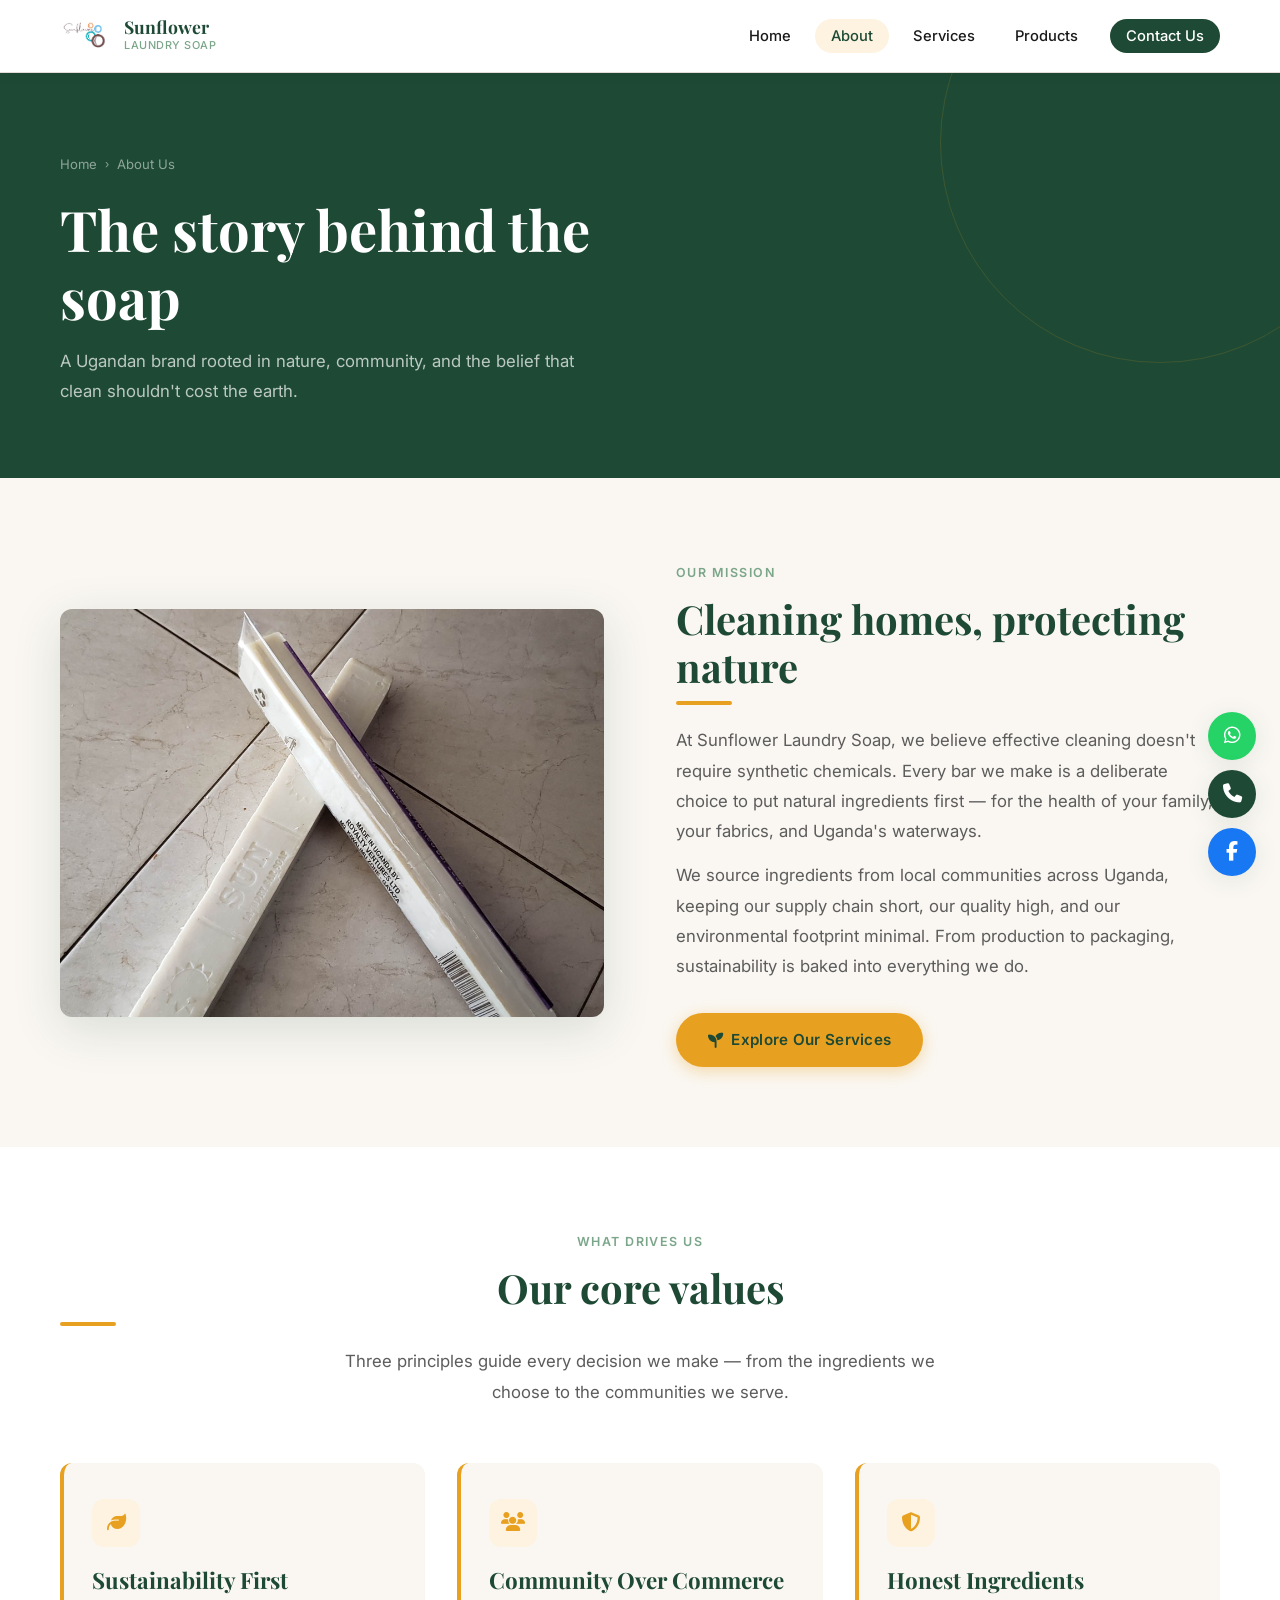
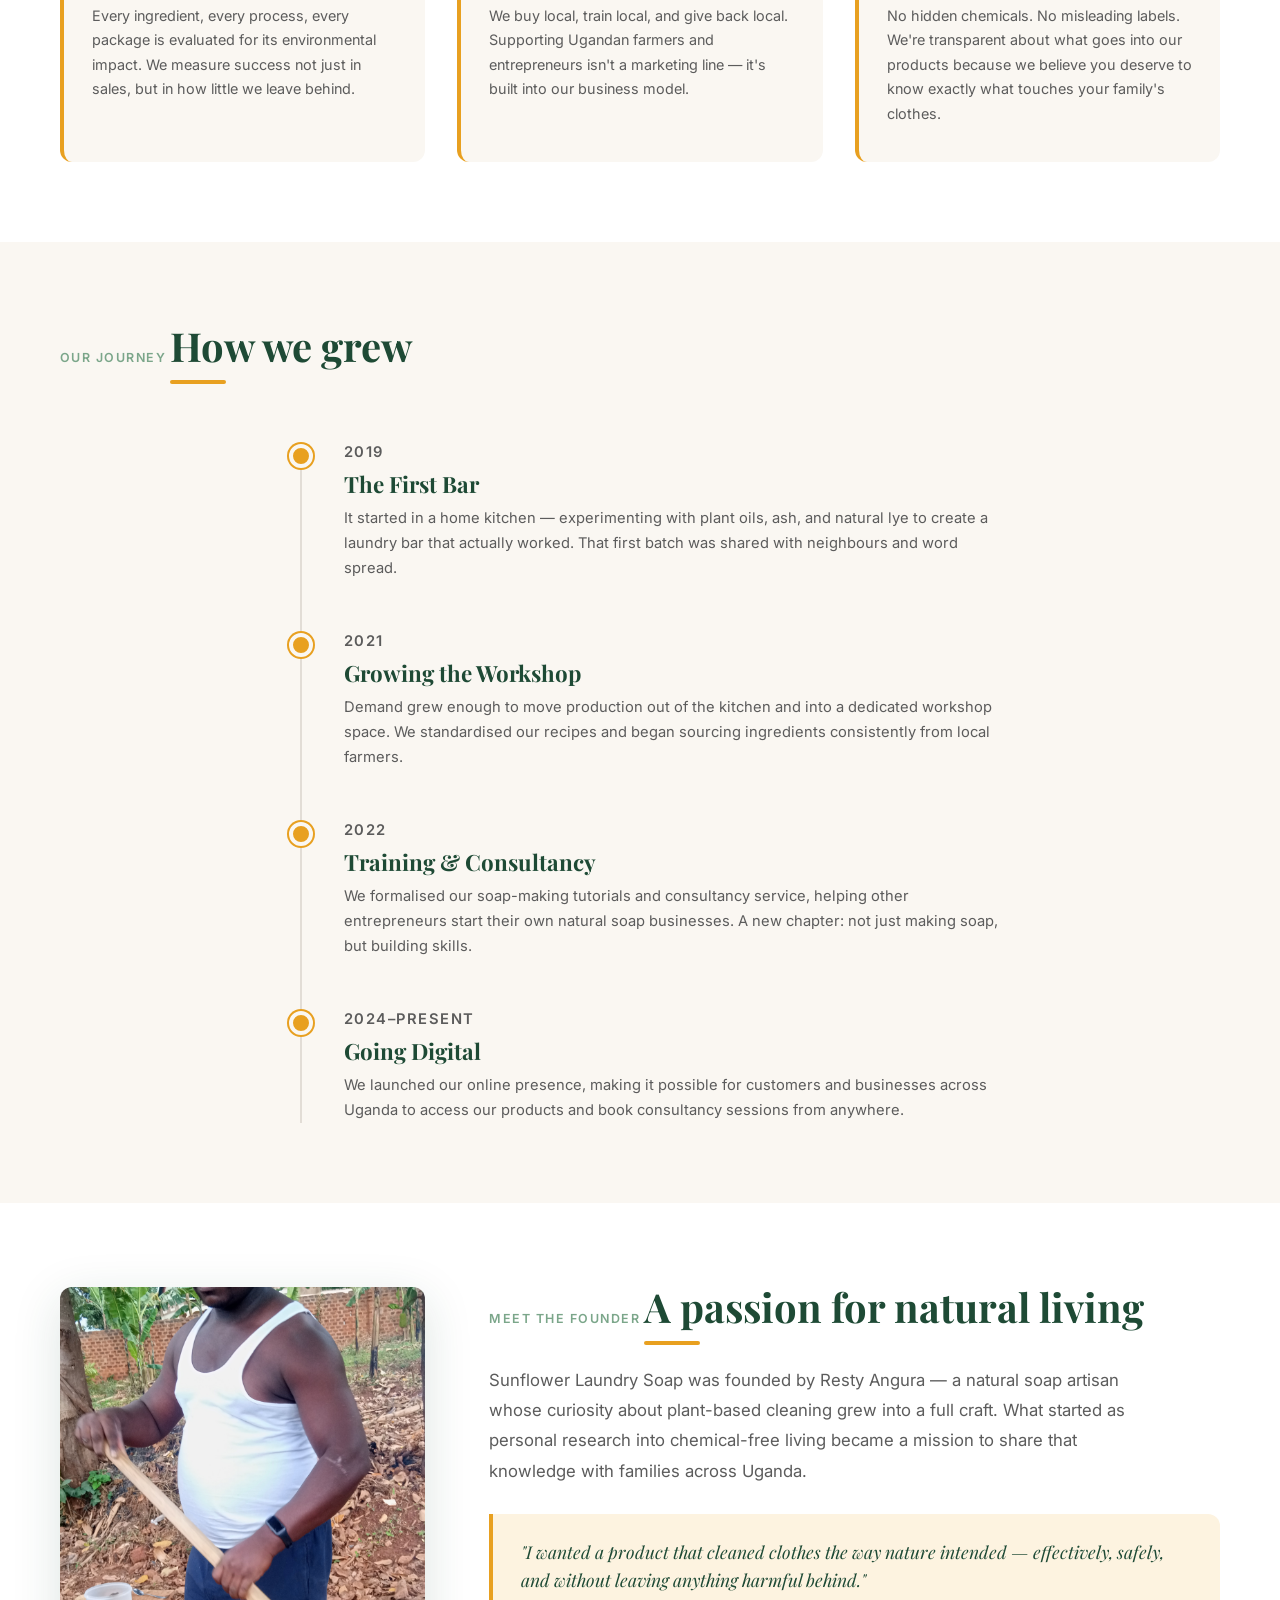
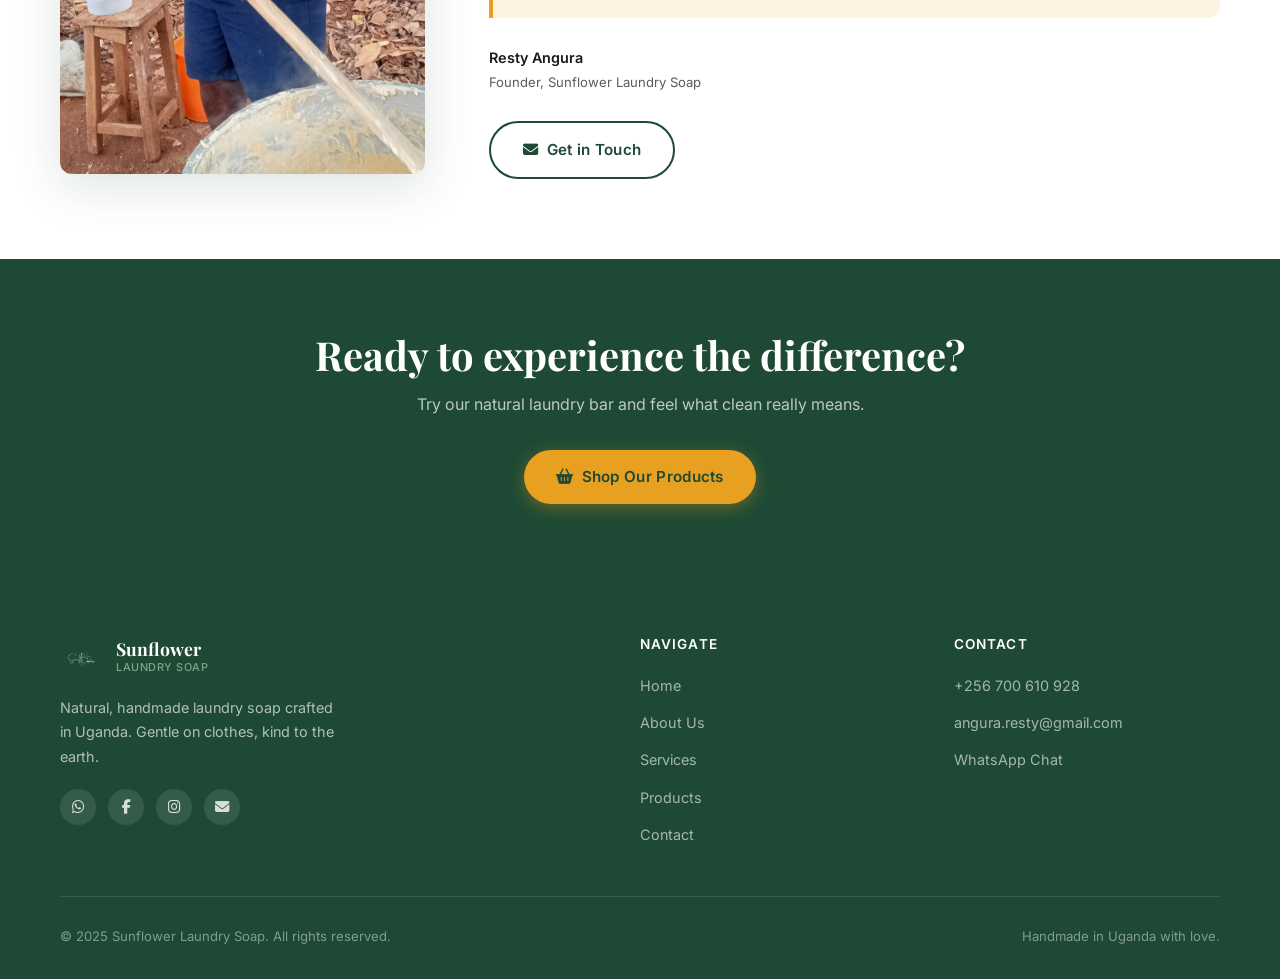
==== commit ab6acc13: "090626_2022" ====
--- a/Assets/Pages/about.html
+++ b/Assets/Pages/about.html
@@ -229,7 +229,7 @@
     <div class="container">
       <div class="header-inner">
         <a href="/index.html" class="logo">
-          <img src="/Assets/Images/SunflowerTransparent03.png" alt="Sunflower Laundry Soap logo">
+          <img src="/Assets/Images/IMG-20241012-WA0008.jpg" alt="Sunflower Laundry Soap logo">
           <div class="logo-text-wrap">
             <span class="logo-name">Sunflower</span>
             <span class="logo-tag">Laundry Soap</span>
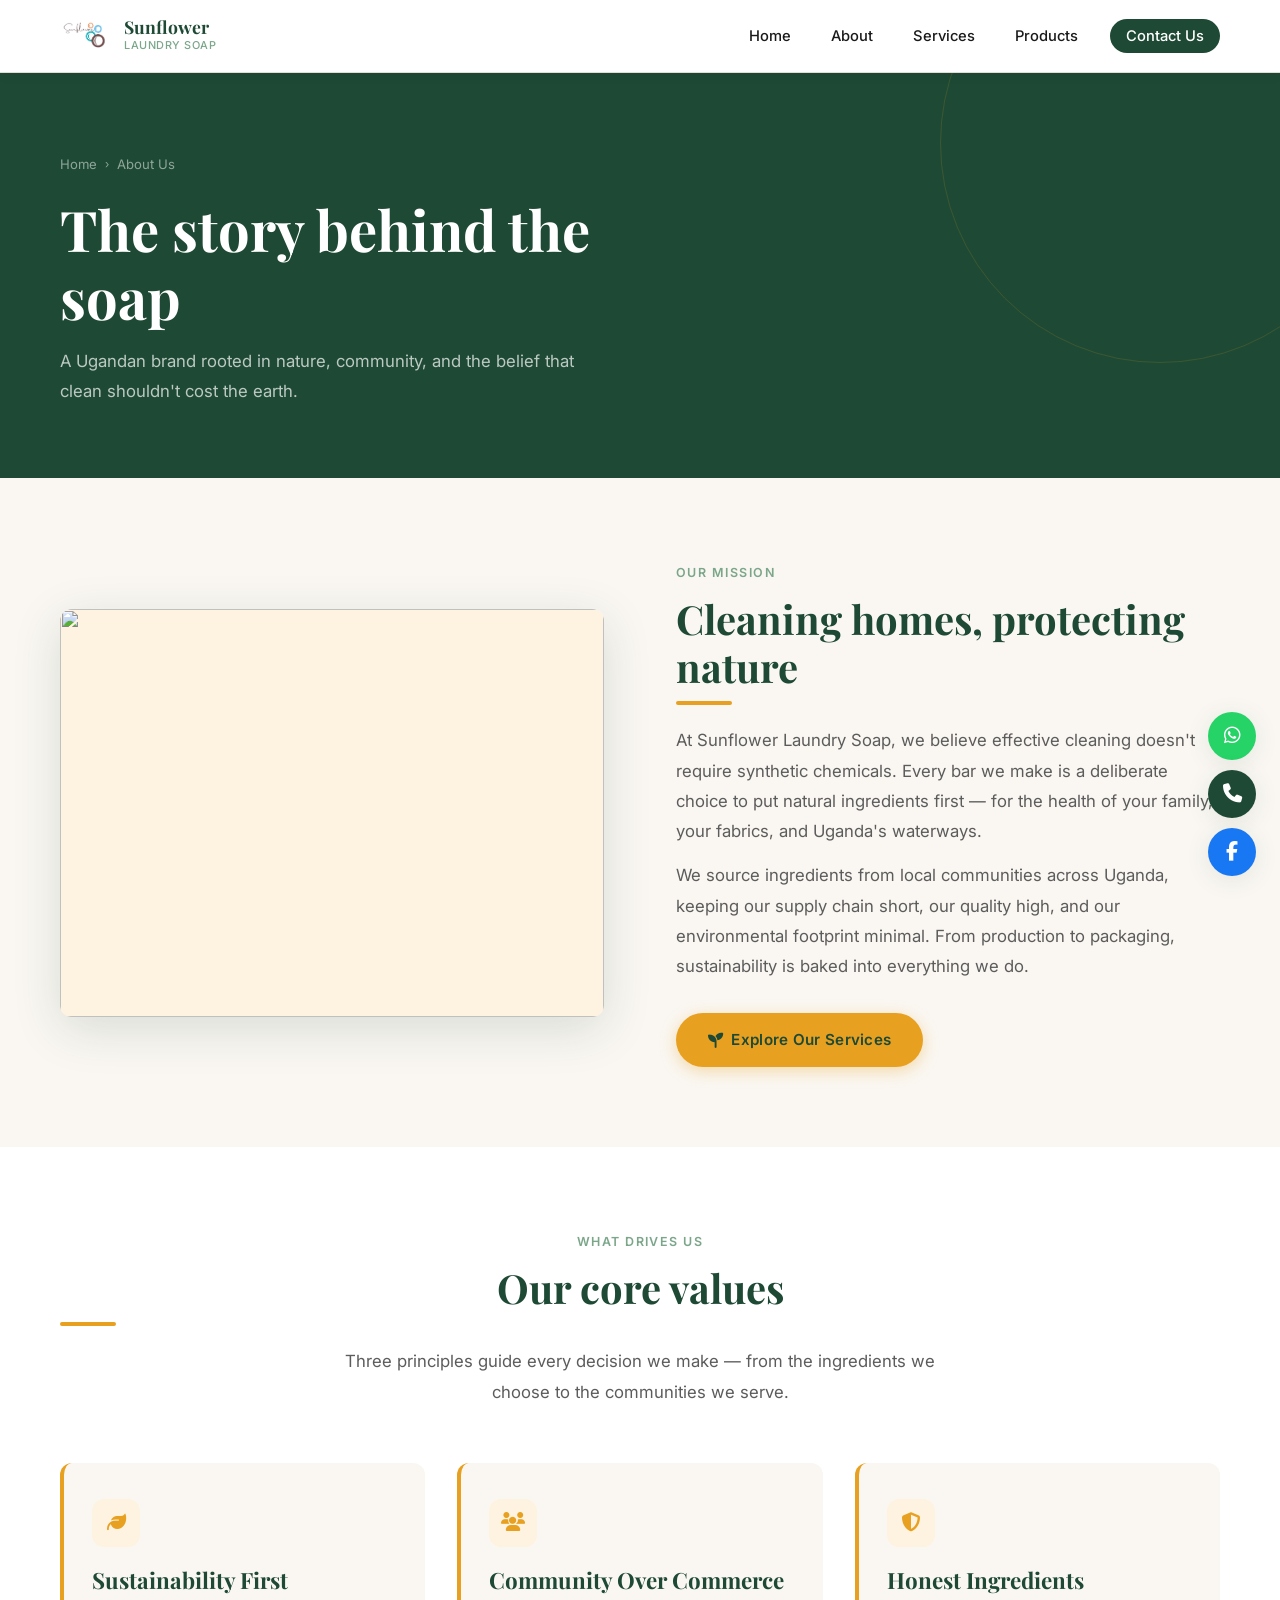
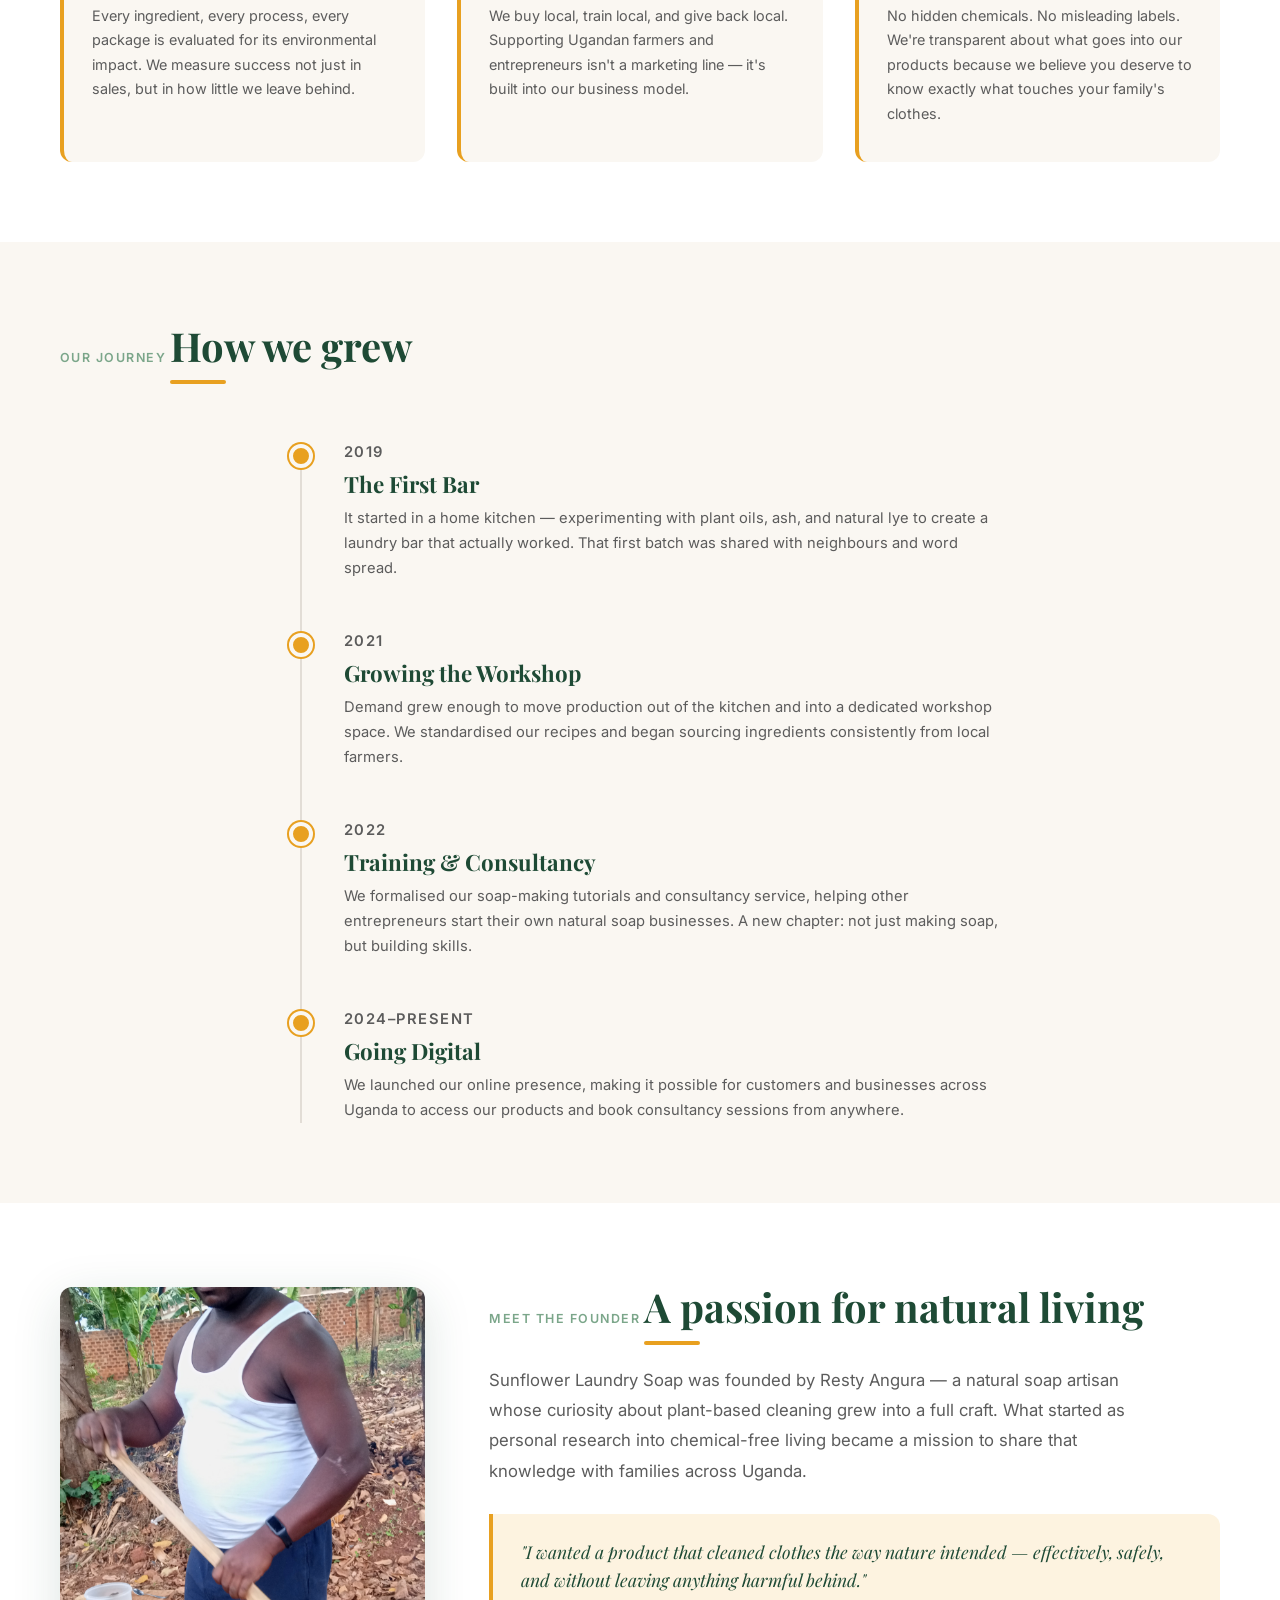
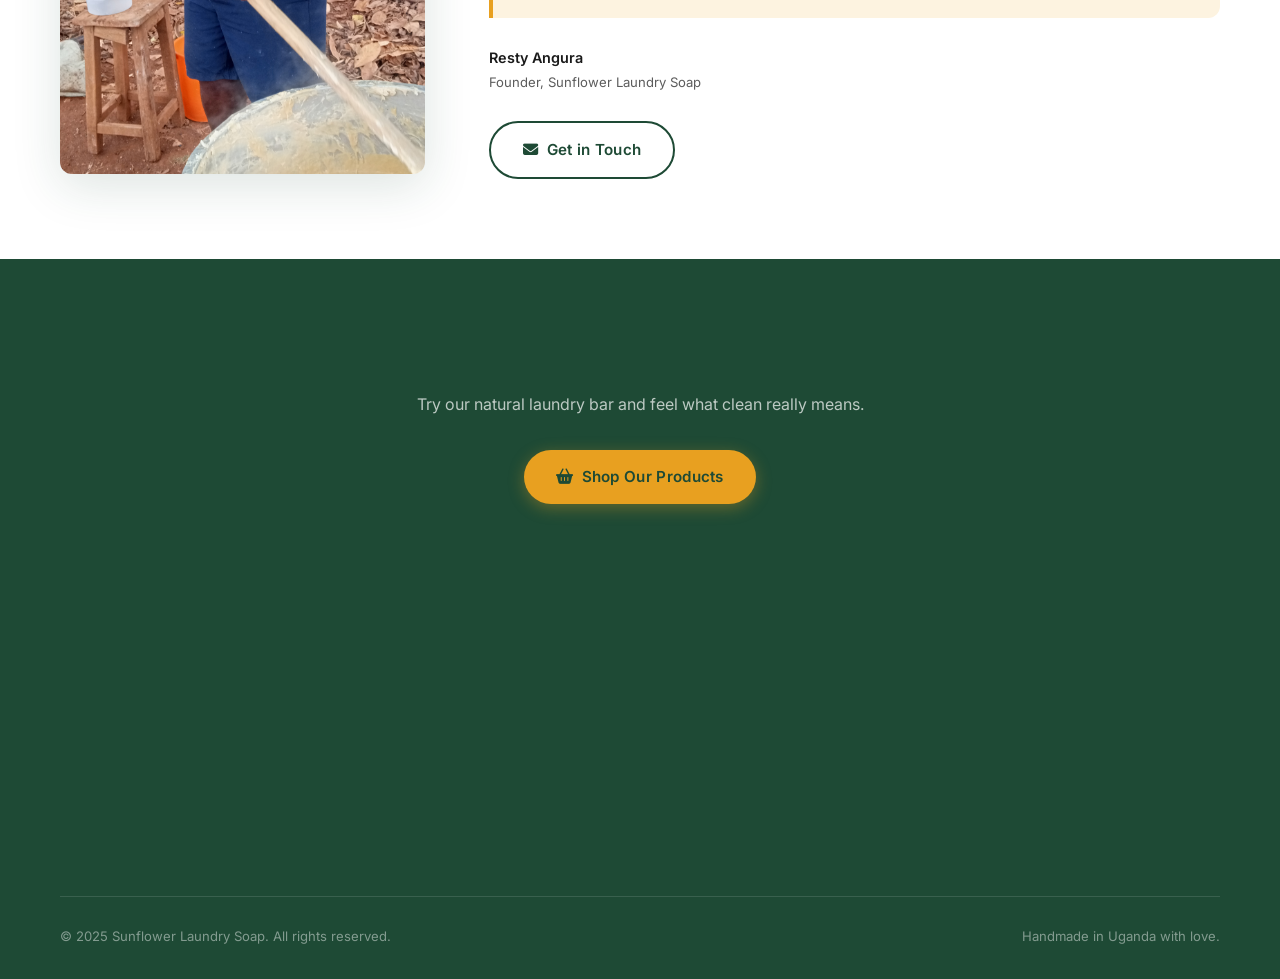
==== commit a88acc6a: "100626" ====
--- a/Assets/Pages/about.html
+++ b/Assets/Pages/about.html
@@ -489,5 +489,8 @@
     backdrop.addEventListener('click',closeNav);
     document.addEventListener('keydown',e=>{if(e.key==='Escape')closeNav();});
   </script>
+
+<script src="/Assets/SunJs/sunflower.js" defer></script>
+
 </body>
 </html>
